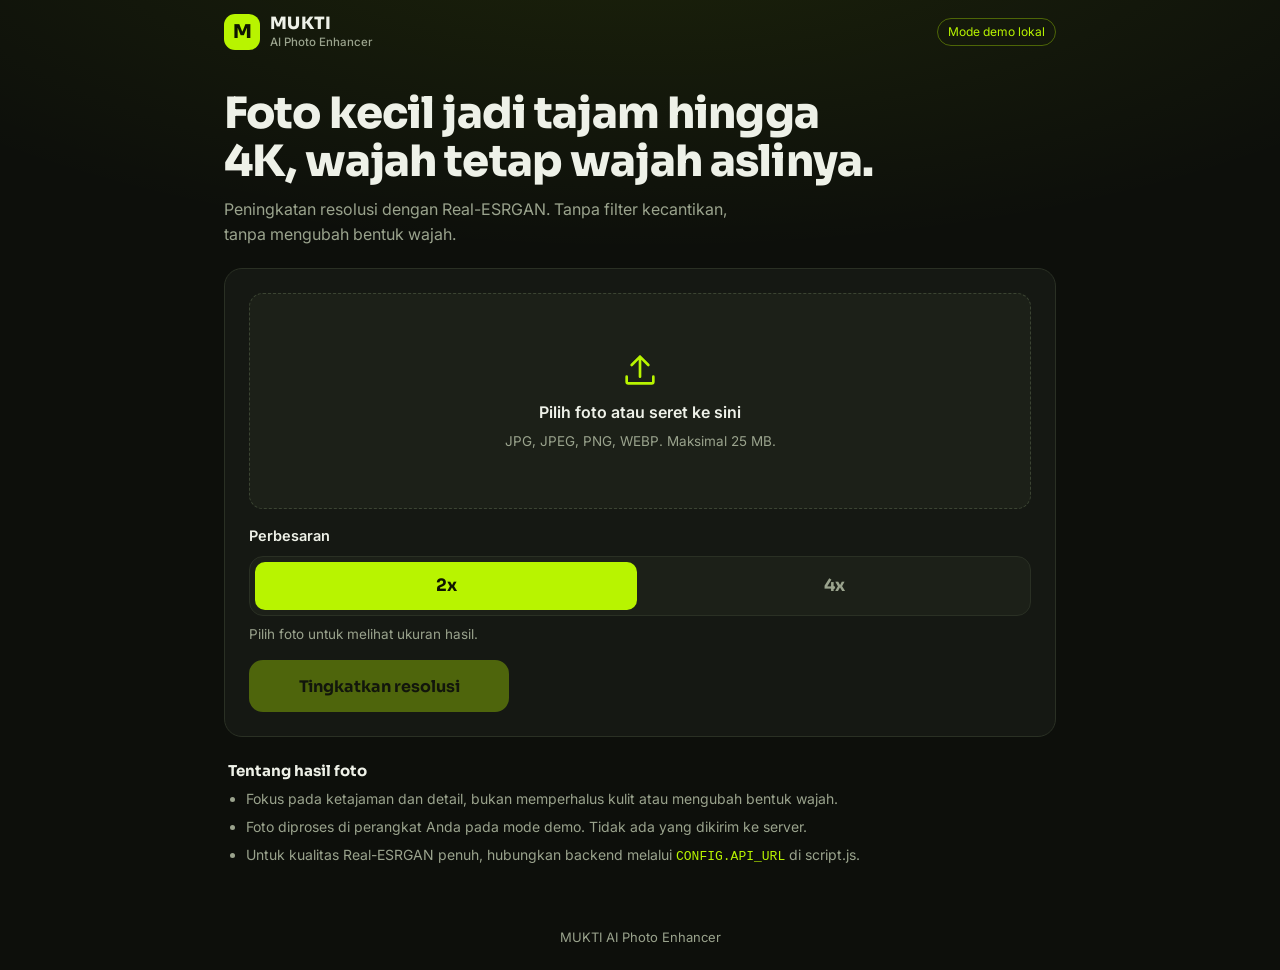
==== index.html @ 87093667 "Create index.html" ====
<!DOCTYPE html>
<html lang="id">
<head>
  <meta charset="UTF-8">
  <meta name="viewport" content="width=device-width, initial-scale=1">
  <meta name="theme-color" content="#0d0f0b">
  <title>MUKTI AI Photo Enhancer</title>
  <meta name="description" content="Tingkatkan resolusi foto hingga 4K dengan Real-ESRGAN tanpa mengubah wajah asli.">
  <link rel="preconnect" href="https://fonts.googleapis.com">
  <link rel="preconnect" href="https://fonts.gstatic.com" crossorigin>
  <link href="https://fonts.googleapis.com/css2?family=Sora:wght@500;700;800&family=Inter:wght@400;500;600&display=swap" rel="stylesheet">
  <link rel="stylesheet" href="style.css">
</head>
<body>
  <header class="topbar">
    <a class="brand" href="#" aria-label="MUKTI AI Photo Enhancer">
      <span class="brand-mark" aria-hidden="true">M</span>
      <span class="brand-name">MUKTI <small>AI Photo Enhancer</small></span>
    </a>
    <span class="mode-badge" id="modeBadge">Mode demo lokal</span>
  </header>

  <main class="wrap">
    <section class="hero">
      <h1>Foto kecil jadi tajam hingga 4K, wajah tetap wajah aslinya.</h1>
      <p>Peningkatan resolusi dengan Real-ESRGAN. Tanpa filter kecantikan, tanpa mengubah bentuk wajah.</p>
    </section>

    <!-- Langkah 1: unggah -->
    <section class="card" id="uploadCard">
      <label class="dropzone" id="dropzone" for="fileInput">
        <input type="file" id="fileInput" accept=".jpg,.jpeg,.png,.webp,image/jpeg,image/png,image/webp" hidden>
        <div class="dz-empty" id="dzEmpty">
          <svg viewBox="0 0 24 24" width="40" height="40" fill="none" stroke="currentColor" stroke-width="1.6" stroke-linecap="round" stroke-linejoin="round" aria-hidden="true"><path d="M12 16V4m0 0L7 9m5-5 5 5"/><path d="M4 16v3a1 1 0 0 0 1 1h14a1 1 0 0 0 1-1v-3"/></svg>
          <strong>Pilih foto atau seret ke sini</strong>
          <span>JPG, JPEG, PNG, WEBP. Maksimal 25 MB.</span>
        </div>
        <div class="dz-preview" id="dzPreview" hidden>
          <img id="previewImg" alt="Pratinjau foto yang dipilih">
          <div class="dz-meta">
            <strong id="fileName">-</strong>
            <span id="fileInfo">-</span>
            <span class="link">Ganti foto</span>
          </div>
        </div>
      </label>

      <div class="field">
        <span class="field-label" id="scaleLabel">Perbesaran</span>
        <div class="segmented" role="radiogroup" aria-labelledby="scaleLabel">
          <button type="button" class="seg active" data-scale="2" role="radio" aria-checked="true">2x</button>
          <button type="button" class="seg" data-scale="4" role="radio" aria-checked="false">4x</button>
        </div>
        <p class="hint" id="sizeHint">Pilih foto untuk melihat ukuran hasil.</p>
      </div>

      <button class="btn primary" id="enhanceBtn" type="button" disabled>Tingkatkan resolusi</button>
      <p class="error" id="errorBox" role="alert" hidden></p>
    </section>

    <!-- Langkah 2: proses -->
    <section class="card" id="progressCard" hidden aria-live="polite">
      <div class="progress-head">
        <strong id="progressText">Menyiapkan…</strong>
        <span id="progressPct">0%</span>
      </div>
      <div class="bar" role="progressbar" aria-valuemin="0" aria-valuemax="100" aria-valuenow="0" id="bar">
        <div class="bar-fill" id="barFill"></div>
      </div>
      <p class="hint">Jangan tutup halaman ini. Foto besar bisa memakan beberapa detik di HP.</p>
    </section>

    <!-- Langkah 3: hasil -->
    <section class="card" id="resultCard" hidden>
      <div class="result-head">
        <h2>Hasil</h2>
        <span class="chip" id="resultChip">-</span>
      </div>

      <div class="compare" id="compare">
        <img class="cmp-after" id="afterImg" alt="Foto sesudah ditingkatkan">
        <div class="cmp-before" id="beforeLayer">
          <img id="beforeImg" alt="Foto sebelum ditingkatkan">
        </div>
        <span class="tag tag-l">Sebelum</span>
        <span class="tag tag-r">Sesudah</span>
        <div class="cmp-handle" id="handle" aria-hidden="true"><i></i></div>
        <input type="range" class="cmp-range" id="cmpRange" min="0" max="100" value="50" aria-label="Geser untuk membandingkan sebelum dan sesudah">
      </div>

      <p class="error" id="dlError" role="alert" hidden></p>
      <div class="actions">
        <a class="btn primary" id="downloadBtn" download>Unduh hasil</a>
        <button class="btn ghost" id="resetBtn" type="button">Foto baru</button>
      </div>
    </section>

    <section class="notes">
      <h2>Tentang hasil foto</h2>
      <ul>
        <li>Fokus pada ketajaman dan detail, bukan memperhalus kulit atau mengubah bentuk wajah.</li>
        <li>Foto diproses di perangkat Anda pada mode demo. Tidak ada yang dikirim ke server.</li>
        <li>Untuk kualitas Real-ESRGAN penuh, hubungkan backend melalui <code>CONFIG.API_URL</code> di script.js.</li>
      </ul>
    </section>
  </main>

  <footer class="foot">MUKTI AI Photo Enhancer</footer>
  <script src="script.js"></script>
</body>
---- style.css ----
:root {
  --bg: #0d0f0b;
  --surface: #151813;
  --surface-2: #1c2018;
  --line: #2a3024;
  --text: #eef1e8;
  --muted: #9aa38d;
  --lime: #b8f400;
  --lime-ink: #0f1500;
  --danger: #ff7a6b;
  --radius: 18px;
  --font-body: "Inter", system-ui, -apple-system, "Segoe UI", Roboto, sans-serif;
  --font-head: "Sora", "Inter", system-ui, sans-serif;
  color-scheme: dark;
}

*, *::before, *::after { box-sizing: border-box; }
[hidden] { display: none !important; }

html { -webkit-text-size-adjust: 100%; }
body {
  margin: 0;
  min-height: 100vh;
  background:
    radial-gradient(120% 60% at 50% -10%, rgba(184, 244, 0, 0.09), transparent 60%),
    var(--bg);
  color: var(--text);
  font-family: var(--font-body);
  font-size: 16px;
  line-height: 1.55;
}

:focus-visible { outline: 2px solid var(--lime); outline-offset: 3px; }

/* Header */
.topbar {
  display: flex; align-items: center; justify-content: space-between;
  gap: 12px; padding: 14px 16px;
  max-width: 880px; margin: 0 auto;
  padding-top: max(14px, env(safe-area-inset-top));
}
.brand { display: flex; align-items: center; gap: 10px; color: inherit; text-decoration: none; }
.brand-mark {
  display: grid; place-items: center; width: 36px; height: 36px;
  border-radius: 11px; background: var(--lime); color: var(--lime-ink);
  font: 800 19px var(--font-head);
}
.brand-name { font: 800 17px/1.1 var(--font-head); letter-spacing: 0.02em; }
.brand-name small { display: block; margin-top: 2px; font: 500 11.5px var(--font-body); color: var(--muted); letter-spacing: 0; }
.mode-badge {
  font-size: 12px; color: var(--lime); border: 1px solid rgba(184, 244, 0, 0.35);
  border-radius: 999px; padding: 4px 10px; white-space: nowrap;
}
.mode-badge.live { background: var(--lime); color: var(--lime-ink); border-color: var(--lime); font-weight: 600; }

/* Layout */
.wrap { max-width: 880px; margin: 0 auto; padding: 8px 16px 40px; display: grid; gap: 16px; }

.hero { padding: 18px 0 6px; }
.hero h1 {
  margin: 0 0 10px; font: 800 clamp(1.65rem, 6.4vw, 2.7rem)/1.12 var(--font-head);
  letter-spacing: -0.02em; text-wrap: balance;
}
.hero p { margin: 0; color: var(--muted); max-width: 52ch; }

.card {
  background: var(--surface); border: 1px solid var(--line);
  border-radius: var(--radius); padding: 16px; display: grid; gap: 16px;
}

/* Dropzone */
.dropzone {
  display: block; cursor: pointer; border: 1.5px dashed #3b4432;
  border-radius: 14px; background: var(--surface-2); overflow: hidden;
  transition: border-color .15s, background .15s;
}
.dropzone:hover, .dropzone.drag { border-color: var(--lime); background: #20261a; }
.dz-empty {
  display: grid; justify-items: center; gap: 6px; text-align: center;
  padding: 34px 16px; color: var(--muted);
}
.dz-empty svg { color: var(--lime); margin-bottom: 4px; }
.dz-empty strong { color: var(--text); font-weight: 600; }
.dz-empty span { font-size: 13.5px; }

.dz-preview { display: grid; grid-template-columns: 96px 1fr; gap: 14px; align-items: center; padding: 12px; }
.dz-preview img { width: 96px; height: 96px; object-fit: cover; border-radius: 10px; background: #000; }
.dz-meta { display: grid; gap: 2px; min-width: 0; }
.dz-meta strong { overflow: hidden; text-overflow: ellipsis; white-space: nowrap; font-weight: 600; }
.dz-meta span { font-size: 13.5px; color: var(--muted); }
.dz-meta .link { color: var(--lime); margin-top: 4px; }

/* Controls */
.field { display: grid; gap: 8px; }
.field-label { font-weight: 600; font-size: 14.5px; }
.segmented { display: grid; grid-template-columns: 1fr 1fr; gap: 6px; padding: 5px; background: var(--surface-2); border: 1px solid var(--line); border-radius: 14px; }
.seg {
  appearance: none; border: 0; background: transparent; color: var(--muted);
  font: 700 17px var(--font-head); padding: 12px; border-radius: 10px; cursor: pointer;
  min-height: 48px; transition: background .15s, color .15s;
}
.seg.active { background: var(--lime); color: var(--lime-ink); }
.hint { margin: 0; font-size: 13.5px; color: var(--muted); }
.error { margin: 0; padding: 10px 12px; border-radius: 10px; background: rgba(255, 122, 107, 0.1); color: var(--danger); font-size: 14px; }

/* Buttons */
.btn {
  appearance: none; display: inline-flex; align-items: center; justify-content: center;
  min-height: 52px; padding: 0 22px; border-radius: 14px; border: 1px solid transparent;
  font: 700 16px var(--font-head); text-decoration: none; cursor: pointer;
  transition: transform .1s, opacity .15s, background .15s;
}
.btn:active { transform: scale(0.98); }
.btn.primary { background: var(--lime); color: var(--lime-ink); }
.btn.primary:hover { background: #c9ff2e; }
.btn.primary:disabled { opacity: 0.35; cursor: not-allowed; transform: none; }
.btn.ghost { background: transparent; color: var(--text); border-color: var(--line); }
.btn.ghost:hover { border-color: var(--muted); }

/* Progress */
.progress-head { display: flex; justify-content: space-between; gap: 12px; font-size: 15px; }
.progress-head span { color: var(--lime); font-variant-numeric: tabular-nums; font-weight: 600; }
.bar { height: 10px; background: var(--surface-2); border-radius: 999px; overflow: hidden; }
.bar-fill { height: 100%; width: 0; background: var(--lime); border-radius: inherit; transition: width .25s ease; }

/* Result */
.result-head { display: flex; align-items: center; justify-content: space-between; gap: 12px; }
.result-head h2 { margin: 0; font: 700 19px var(--font-head); }
.chip { font-size: 12.5px; padding: 4px 10px; border-radius: 999px; background: var(--surface-2); border: 1px solid var(--line); color: var(--muted); }

.compare {
  --pos: 50%;
  position: relative; width: 100%; overflow: hidden; border-radius: 14px;
  background: #000 conic-gradient(#1a1a1a 25%, #101010 0 50%, #1a1a1a 0 75%, #101010 0) 0 0 / 20px 20px;
  touch-action: pan-y; user-select: none; -webkit-user-select: none;
}
.compare img { display: block; width: 100%; height: 100%; object-fit: contain; pointer-events: none; }
.cmp-after { position: absolute; inset: 0; }
.cmp-before { position: absolute; inset: 0; clip-path: inset(0 calc(100% - var(--pos)) 0 0); }
.cmp-handle { position: absolute; top: 0; bottom: 0; left: var(--pos); width: 2px; background: var(--lime); transform: translateX(-1px); pointer-events: none; }
.cmp-handle i {
  position: absolute; top: 50%; left: 50%; width: 38px; height: 38px; transform: translate(-50%, -50%);
  background: var(--lime); border-radius: 50%; box-shadow: 0 2px 12px rgba(0, 0, 0, 0.5);
}
.cmp-handle i::before, .cmp-handle i::after {
  content: ""; position: absolute; top: 50%; width: 0; height: 0; margin-top: -5px;
  border: 5px solid transparent;
}
.cmp-handle i::before { left: 6px; border-right-color: var(--lime-ink); }
.cmp-handle i::after { right: 6px; border-left-color: var(--lime-ink); }
.cmp-range { position: absolute; inset: 0; width: 100%; height: 100%; margin: 0; opacity: 0; cursor: ew-resize; }
.tag { position: absolute; bottom: 10px; padding: 3px 9px; border-radius: 999px; background: rgba(13, 15, 11, 0.78); font-size: 12.5px; pointer-events: none; }
.tag-l { left: 10px; }
.tag-r { right: 10px; color: var(--lime); }

.actions { display: grid; gap: 10px; }

/* Notes */
.notes { padding: 8px 4px 0; color: var(--muted); font-size: 14px; }
.notes h2 { margin: 0 0 8px; font: 700 15px var(--font-head); color: var(--text); }
.notes ul { margin: 0; padding-left: 18px; display: grid; gap: 6px; }
.notes code { color: var(--lime); font-size: 13px; }

.foot { text-align: center; padding: 20px 16px calc(24px + env(safe-area-inset-bottom)); color: var(--muted); font-size: 13px; }

/* Layar lebih lebar */
@media (min-width: 720px) {
  .topbar, .wrap { padding-left: 24px; padding-right: 24px; }
  .card { padding: 24px; }
  .actions { grid-template-columns: 1fr auto; }
  .dz-empty { padding: 56px 16px; }
  .dz-preview { grid-template-columns: 140px 1fr; }
  .dz-preview img { width: 140px; height: 140px; }
  #enhanceBtn { justify-self: start; min-width: 260px; }
}

@media (prefers-reduced-motion: reduce) {
  * { transition: none !important; }
}
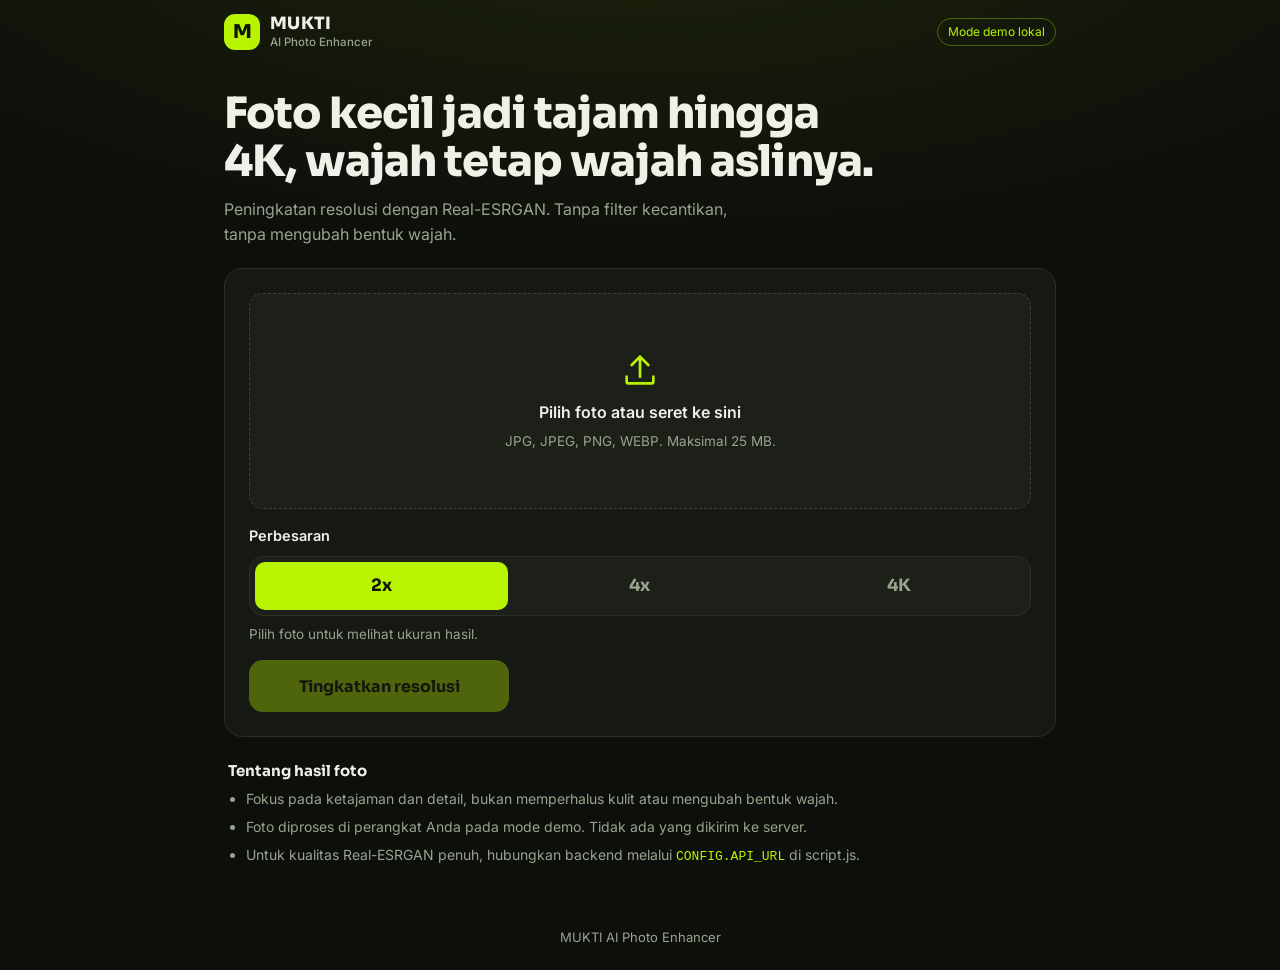
==== commit 41d86fd0: "Add files via upload" ====
--- a/index.html
+++ b/index.html
@@ -50,6 +50,7 @@
         <div class="segmented" role="radiogroup" aria-labelledby="scaleLabel">
           <button type="button" class="seg active" data-scale="2" role="radio" aria-checked="true">2x</button>
           <button type="button" class="seg" data-scale="4" role="radio" aria-checked="false">4x</button>
+          <button type="button" class="seg" data-scale="4k" role="radio" aria-checked="false">4K</button>
         </div>
         <p class="hint" id="sizeHint">Pilih foto untuk melihat ukuran hasil.</p>
       </div>
@@ -108,3 +109,4 @@
   <footer class="foot">MUKTI AI Photo Enhancer</footer>
   <script src="script.js"></script>
 </body>
+</html>
--- a/style.css
+++ b/style.css
@@ -93,7 +93,7 @@
 /* Controls */
 .field { display: grid; gap: 8px; }
 .field-label { font-weight: 600; font-size: 14.5px; }
-.segmented { display: grid; grid-template-columns: 1fr 1fr; gap: 6px; padding: 5px; background: var(--surface-2); border: 1px solid var(--line); border-radius: 14px; }
+.segmented { display: grid; grid-template-columns: repeat(3, 1fr); gap: 6px; padding: 5px; background: var(--surface-2); border: 1px solid var(--line); border-radius: 14px; }
 .seg {
   appearance: none; border: 0; background: transparent; color: var(--muted);
   font: 700 17px var(--font-head); padding: 12px; border-radius: 10px; cursor: pointer;
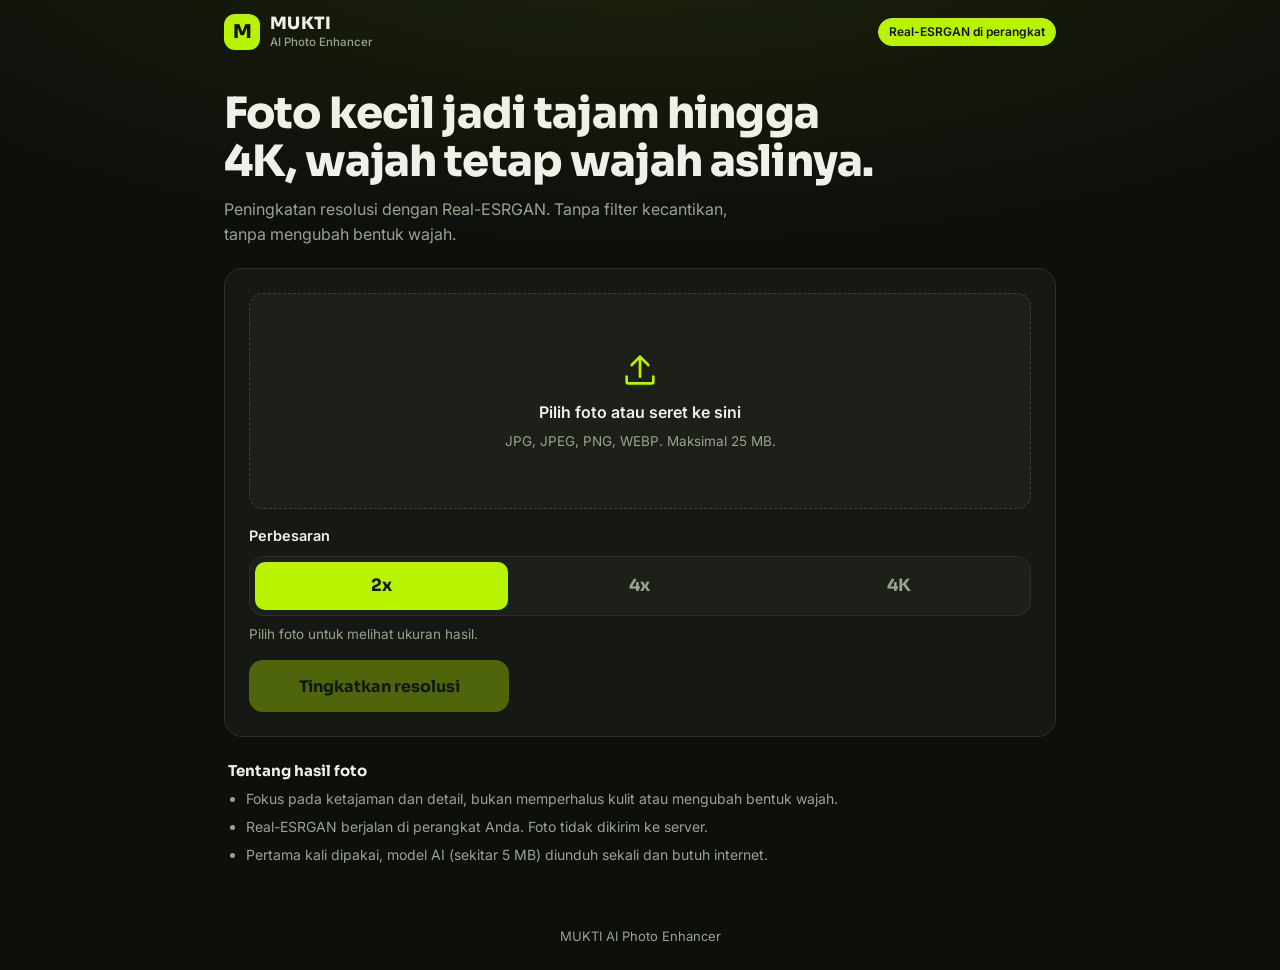
==== commit c10dcbc3: "Add files via upload" ====
--- a/index.html
+++ b/index.html
@@ -100,8 +100,8 @@
       <h2>Tentang hasil foto</h2>
       <ul>
         <li>Fokus pada ketajaman dan detail, bukan memperhalus kulit atau mengubah bentuk wajah.</li>
-        <li>Foto diproses di perangkat Anda pada mode demo. Tidak ada yang dikirim ke server.</li>
-        <li>Untuk kualitas Real-ESRGAN penuh, hubungkan backend melalui <code>CONFIG.API_URL</code> di script.js.</li>
+        <li>Real-ESRGAN berjalan di perangkat Anda. Foto tidak dikirim ke server.</li>
+        <li>Pertama kali dipakai, model AI (sekitar 5 MB) diunduh sekali dan butuh internet.</li>
       </ul>
     </section>
   </main>
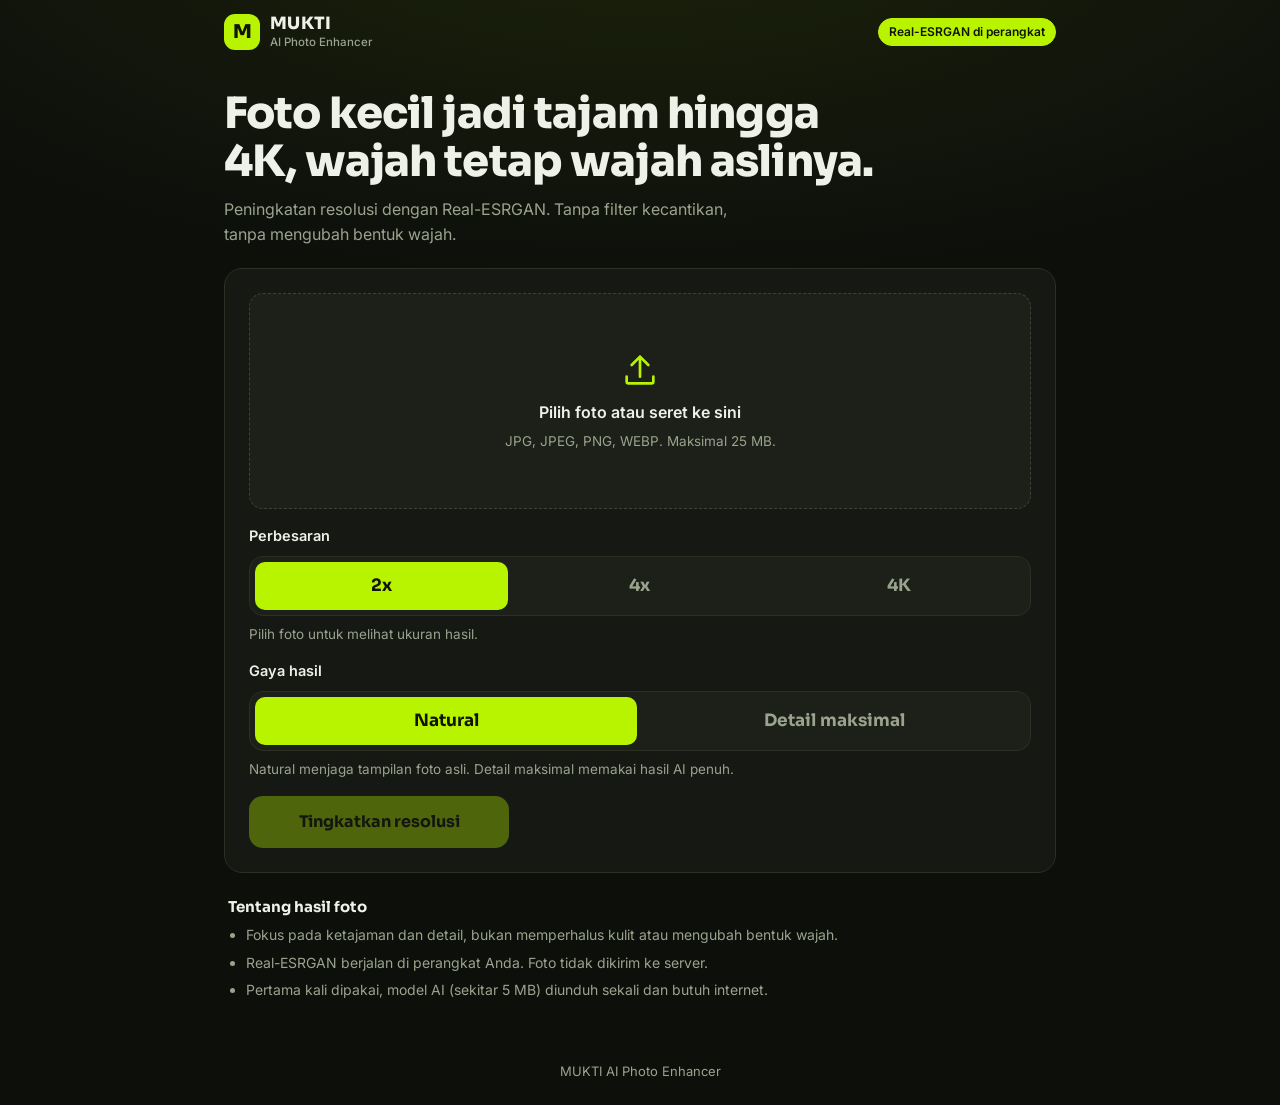
==== commit 3aff9efa: "Add files via upload" ====
--- a/index.html
+++ b/index.html
@@ -55,6 +55,15 @@
         <p class="hint" id="sizeHint">Pilih foto untuk melihat ukuran hasil.</p>
       </div>
 
+      <div class="field">
+        <span class="field-label" id="styleLabel">Gaya hasil</span>
+        <div class="segmented two" role="radiogroup" aria-labelledby="styleLabel">
+          <button type="button" class="opt active" data-style="natural" role="radio" aria-checked="true">Natural</button>
+          <button type="button" class="opt" data-style="detail" role="radio" aria-checked="false">Detail maksimal</button>
+        </div>
+        <p class="hint">Natural menjaga tampilan foto asli. Detail maksimal memakai hasil AI penuh.</p>
+      </div>
+
       <button class="btn primary" id="enhanceBtn" type="button" disabled>Tingkatkan resolusi</button>
       <p class="error" id="errorBox" role="alert" hidden></p>
     </section>
--- a/style.css
+++ b/style.css
@@ -94,12 +94,12 @@
 .field { display: grid; gap: 8px; }
 .field-label { font-weight: 600; font-size: 14.5px; }
 .segmented { display: grid; grid-template-columns: repeat(3, 1fr); gap: 6px; padding: 5px; background: var(--surface-2); border: 1px solid var(--line); border-radius: 14px; }
-.seg {
+.seg, .opt {
   appearance: none; border: 0; background: transparent; color: var(--muted);
   font: 700 17px var(--font-head); padding: 12px; border-radius: 10px; cursor: pointer;
   min-height: 48px; transition: background .15s, color .15s;
 }
-.seg.active { background: var(--lime); color: var(--lime-ink); }
+.seg.active, .opt.active { background: var(--lime); color: var(--lime-ink); }
 .hint { margin: 0; font-size: 13.5px; color: var(--muted); }
 .error { margin: 0; padding: 10px 12px; border-radius: 10px; background: rgba(255, 122, 107, 0.1); color: var(--danger); font-size: 14px; }
 
@@ -177,3 +177,5 @@
 @media (prefers-reduced-motion: reduce) {
   * { transition: none !important; }
 }
+
+.segmented.two { grid-template-columns: 1fr 1fr; }
